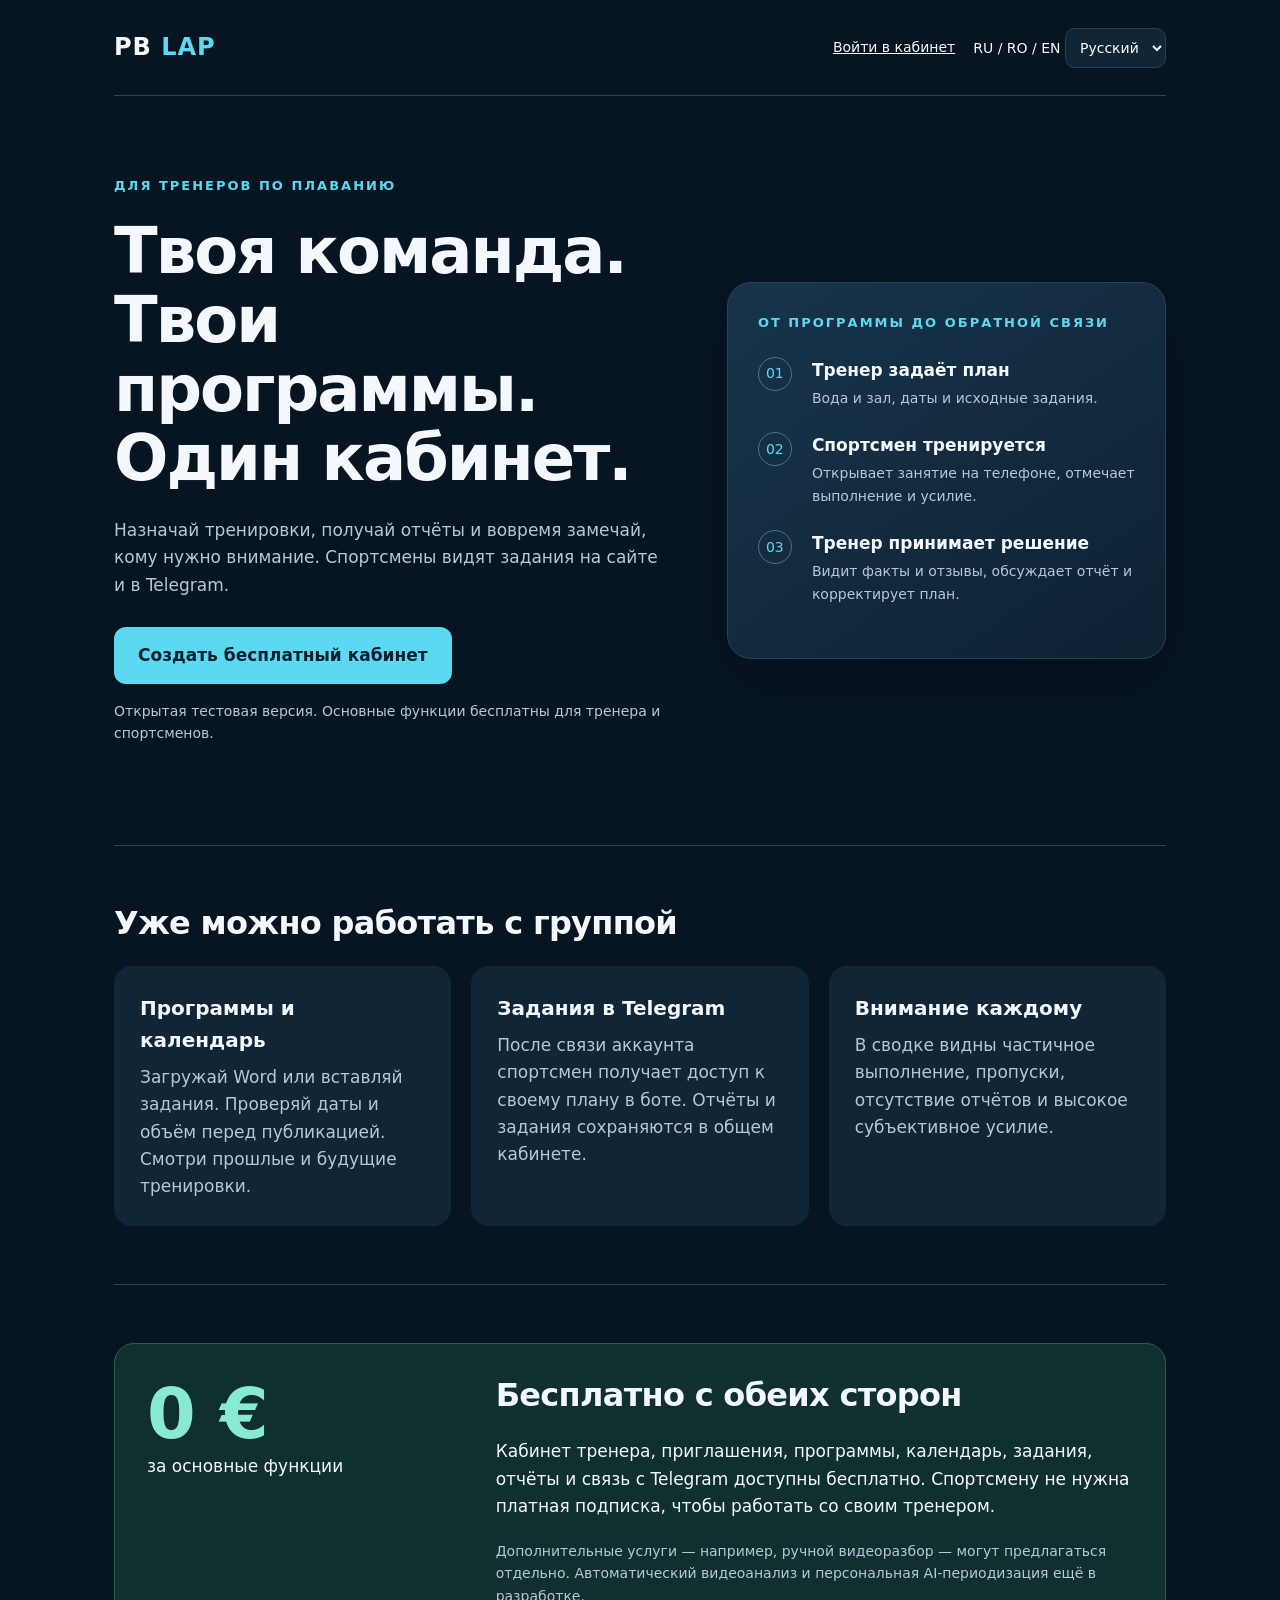
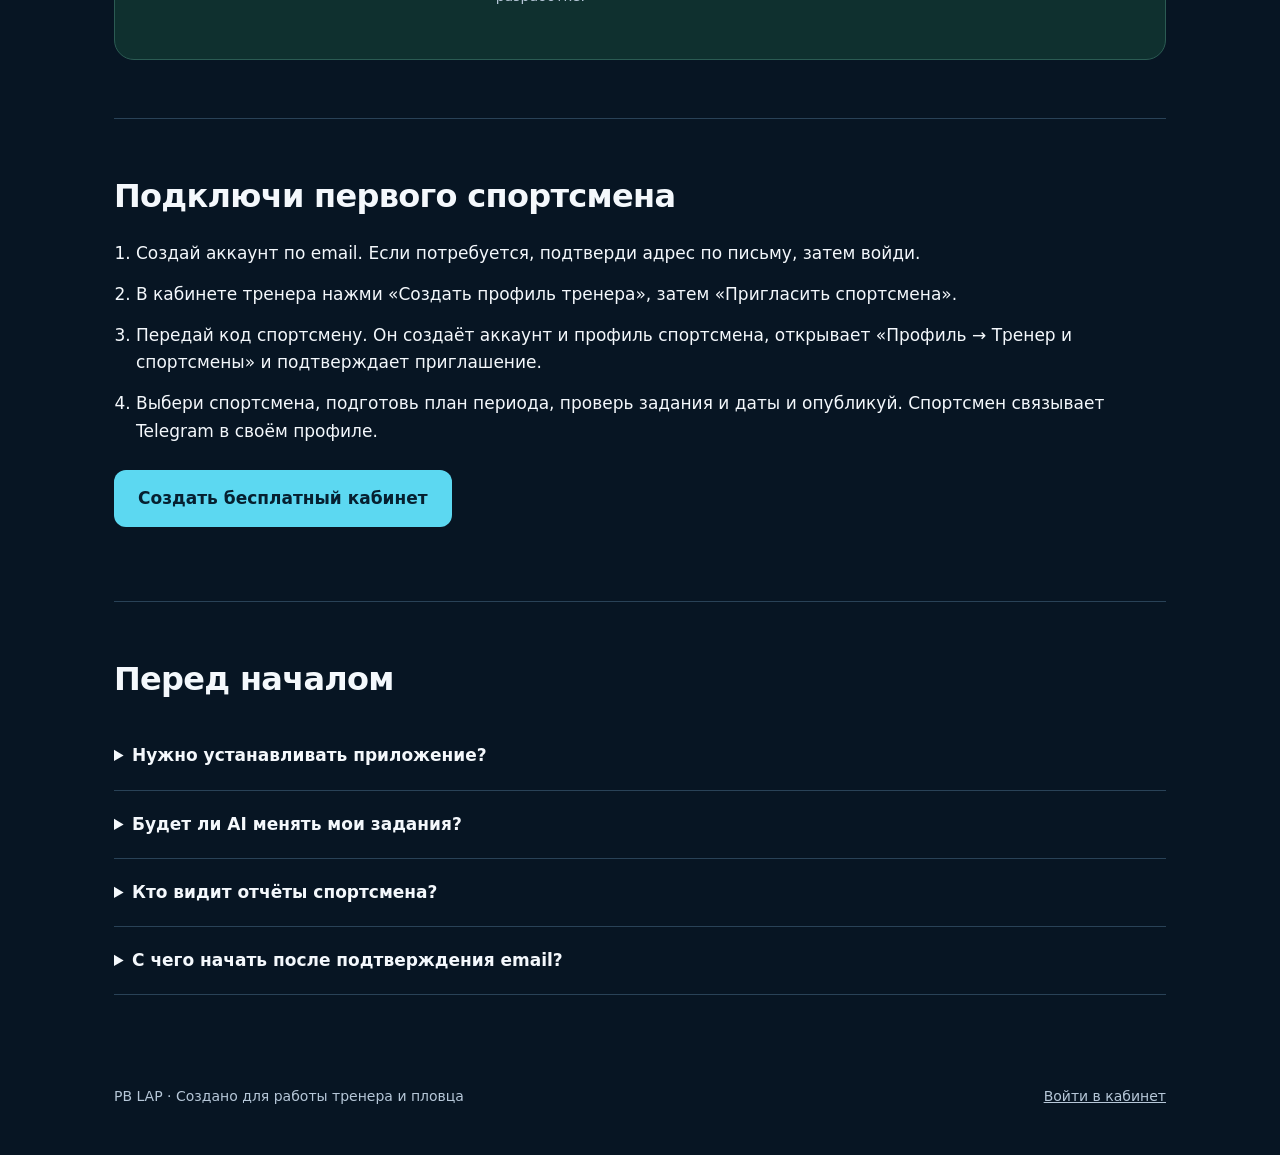
==== coaches.html @ 21b189ba "Launch free coach page and group onboarding" ====
<!doctype html>
<html lang="ru"><head><meta charset="utf-8"><meta name="viewport" content="width=device-width,initial-scale=1"><meta name="theme-color" content="#071523"><title>PB LAP — бесплатно для тренеров по плаванию</title><meta name="description" content="Программы, календарь, задания в Telegram и отчёты спортсменов. Бесплатный кабинет тренера PB LAP."><link rel="icon" href="/pblap-icon-192.png"><style>
:root{color-scheme:dark;--bg:#071523;--text:#f4f8fc;--muted:#b6c7d8;--accent:#5cd8f1;--line:#294257}*{box-sizing:border-box}body{margin:0;background:var(--bg);color:var(--text);font:17px/1.6 system-ui,-apple-system,sans-serif}a{color:inherit}a:focus-visible,select:focus-visible,summary:focus-visible{outline:3px solid var(--accent);outline-offset:5px}.wrap{max-width:1100px;margin:auto;padding:0 24px}header{display:flex;align-items:center;justify-content:space-between;gap:20px;min-height:96px;border-bottom:1px solid var(--line)}.brand{font-size:24px;font-weight:900;letter-spacing:1px;text-decoration:none}.brand span{color:var(--accent)}.nav{display:flex;align-items:center;gap:18px;font-size:14px}select{background:#102637;border:1px solid var(--line);color:white;padding:10px;border-radius:10px;font:inherit}.hero{display:grid;grid-template-columns:1.25fr 1fr;gap:64px;align-items:center;padding:80px 0}.eyebrow{font-size:13px;letter-spacing:2px;text-transform:uppercase;color:var(--accent);font-weight:700}h1{font-size:clamp(38px,5.4vw,64px);line-height:1.08;letter-spacing:-2px;margin:20px 0 24px}h2{font-size:32px;line-height:1.2;letter-spacing:-.7px;margin:0 0 24px}h3{font-size:20px;margin:0 0 8px}p{margin:0 0 20px}.muted{color:var(--muted)}.cta{display:inline-block;background:var(--accent);color:#062030;text-decoration:none;border-radius:12px;font-weight:750;padding:15px 24px;margin:8px 0 16px}.small{font-size:14px}.flow{border:1px solid var(--line);border-radius:24px;padding:30px;background:linear-gradient(145deg,#18344b,#0d2233);box-shadow:0 25px 70px #0004}.step{display:grid;grid-template-columns:42px 1fr;gap:12px;align-items:start;margin:23px 0}.step span{color:var(--accent);border:1px solid #4a7285;border-radius:50%;width:34px;height:34px;display:grid;place-items:center;font-size:14px}.step p{margin:3px 0 0;font-size:14px;color:var(--muted)}section{padding:58px 0;border-top:1px solid var(--line)}.grid{display:grid;grid-template-columns:repeat(3,1fr);gap:20px}.tile{background:#102535;padding:26px;border-radius:18px}.tile p{color:var(--muted);margin-bottom:0}.price{display:grid;grid-template-columns:1fr 2fr;gap:30px;background:#0f302f;padding:32px;border-radius:20px;border:1px solid #2b5b53}.zero{font-size:70px;font-weight:850;line-height:1.1;color:#88ead0}.checklist{padding-left:22px}.checklist li{margin:14px 0}details{border-bottom:1px solid var(--line);padding:20px 0}summary{cursor:pointer;font-weight:700}details p{margin:16px 0 0;color:var(--muted)}footer{padding:32px 0 48px;display:flex;gap:18px;flex-wrap:wrap;justify-content:space-between;font-size:14px;color:var(--muted)}@media(max-width:720px){.wrap{padding:0 20px}header{min-height:80px}.nav{gap:10px}.hero{grid-template-columns:1fr;padding:44px 0;gap:28px}.grid,.price{grid-template-columns:1fr}section{padding:38px 0}.flow{padding:24px}h1{letter-spacing:-1px}.nav>a{display:none}}
</style></head><body><div class="wrap"><header><a class="brand" href="/">PB <span>LAP</span></a><nav class="nav" aria-label="Navigation"><a href="/" data-t="login">Войти в кабинет</a><label><span class="small">RU / RO / EN </span><select id="language" aria-label="Language / Limbă / Язык"><option value="ru">Русский</option><option value="ro">Română</option><option value="en">English</option></select></label></nav></header><main>
<div class="hero"><div><div class="eyebrow" data-t="eyebrow">Для тренеров по плаванию</div><h1 data-t="headline">Твоя команда. Твои программы. Один кабинет.</h1><p class="muted" data-t="intro">Назначай тренировки, получай отчёты и вовремя замечай, кому нужно внимание. Спортсмены видят задания на сайте и в Telegram.</p><a class="cta" data-start href="/?start=coach" data-t="start">Создать бесплатный кабинет</a><p class="small muted" data-t="pilot">Открытая тестовая версия. Основные функции бесплатны для тренера и спортсменов.</p></div><div class="flow"><div class="eyebrow" data-t="flow">От программы до обратной связи</div><div class="step"><span>01</span><div><strong data-t="s1">Тренер задаёт план</strong><p data-t="s1b">Вода и зал, даты и исходные задания.</p></div></div><div class="step"><span>02</span><div><strong data-t="s2">Спортсмен тренируется</strong><p data-t="s2b">Открывает занятие на телефоне, отмечает выполнение и усилие.</p></div></div><div class="step"><span>03</span><div><strong data-t="s3">Тренер принимает решение</strong><p data-t="s3b">Видит факты и отзывы, обсуждает отчёт и корректирует план.</p></div></div></div></div>
<section><h2 data-t="features">Уже можно работать с группой</h2><div class="grid"><article class="tile"><h3 data-t="f1">Программы и календарь</h3><p data-t="f1b">Загружай Word или вставляй задания. Проверяй даты и объём перед публикацией. Смотри прошлые и будущие тренировки.</p></article><article class="tile"><h3 data-t="f2">Задания в Telegram</h3><p data-t="f2b">После связи аккаунта спортсмен получает доступ к своему плану в боте. Отчёты и задания сохраняются в общем кабинете.</p></article><article class="tile"><h3 data-t="f3">Внимание каждому</h3><p data-t="f3b">В сводке видны частичное выполнение, пропуски, отсутствие отчётов и высокое субъективное усилие.</p></article></div></section>
<section><div class="price"><div><div class="zero">0 €</div><p data-t="price">за основные функции</p></div><div><h2 data-t="free">Бесплатно с обеих сторон</h2><p data-t="freeb">Кабинет тренера, приглашения, программы, календарь, задания, отчёты и связь с Telegram доступны бесплатно. Спортсмену не нужна платная подписка, чтобы работать со своим тренером.</p><p class="small muted" data-t="paid">Дополнительные услуги — например, ручной видеоразбор — могут предлагаться отдельно. Автоматический видеоанализ и персональная AI-периодизация ещё в разработке.</p></div></div></section>
<section id="connect"><h2 data-t="connect">Подключи первого спортсмена</h2><ol class="checklist"><li data-t="c1">Создай аккаунт по email. Если потребуется, подтверди адрес по письму, затем войди.</li><li data-t="c2">В кабинете тренера нажми «Создать профиль тренера», затем «Пригласить спортсмена».</li><li data-t="c3">Передай код спортсмену. Он создаёт аккаунт и профиль спортсмена, открывает «Профиль → Тренер и спортсмены» и подтверждает приглашение.</li><li data-t="c4">Выбери спортсмена, подготовь план периода, проверь задания и даты и опубликуй. Спортсмен связывает Telegram в своём профиле.</li></ol><a class="cta" data-start href="/?start=coach" data-t="start">Создать бесплатный кабинет</a></section>
<section><h2 data-t="faq">Перед началом</h2><details><summary data-t="q1">Нужно устанавливать приложение?</summary><p data-t="a1">Можно пользоваться сайтом или добавить PB LAP на главный экран телефона. Для работы нужен интернет.</p></details><details><summary data-t="q2">Будет ли AI менять мои задания?</summary><p data-t="a2">Автоматического изменения нагрузки нет. Решения по программе принимает тренер. Первые видеоразборы проводятся вручную.</p></details><details><summary data-t="q3">Кто видит отчёты спортсмена?</summary><p data-t="a3">Спортсмен подтверждает связь с тренером. Тренер видит назначения и отчёты, доступные в этой связи. Связь можно прекратить в кабинете.</p></details><details><summary data-t="q4">С чего начать после подтверждения email?</summary><p data-t="a4">Вернись на эту страницу и нажми «Создать бесплатный кабинет». Если вход уже выполнен, откроется раздел тренера.</p></details></section>
</main><footer><span>PB LAP · <span data-t="footer">Создано для работы тренера и пловца</span></span><a href="/" data-t="login">Войти в кабинет</a></footer></div><script>
const translations={"ru": {"login": "Войти в кабинет", "eyebrow": "Для тренеров по плаванию", "headline": "Твоя команда. Твои программы. Один кабинет.", "intro": "Назначай тренировки, получай отчёты и вовремя замечай, кому нужно внимание. Спортсмены видят задания на сайте и в Telegram.", "start": "Создать бесплатный кабинет", "pilot": "Открытая тестовая версия. Основные функции бесплатны для тренера и спортсменов.", "flow": "От программы до обратной связи", "s1": "Тренер задаёт план", "s1b": "Вода и зал, даты и исходные задания.", "s2": "Спортсмен тренируется", "s2b": "Открывает занятие на телефоне, отмечает выполнение и усилие.", "s3": "Тренер принимает решение", "s3b": "Видит факты и отзывы, обсуждает отчёт и корректирует план.", "features": "Уже можно работать с группой", "f1": "Программы и календарь", "f1b": "Загружай Word или вставляй задания. Проверяй даты и объём перед публикацией. Смотри прошлые и будущие тренировки.", "f2": "Задания в Telegram", "f2b": "После связи аккаунта спортсмен получает доступ к своему плану в боте. Отчёты и задания сохраняются в общем кабинете.", "f3": "Внимание каждому", "f3b": "В сводке видны частичное выполнение, пропуски, отсутствие отчётов и высокое субъективное усилие.", "price": "за основные функции", "free": "Бесплатно с обеих сторон", "freeb": "Кабинет тренера, приглашения, программы, календарь, задания, отчёты и связь с Telegram доступны бесплатно. Спортсмену не нужна платная подписка, чтобы работать со своим тренером.", "paid": "Дополнительные услуги — например, ручной видеоразбор — могут предлагаться отдельно. Автоматический видеоанализ и персональная AI-периодизация ещё в разработке.", "connect": "Подключи первого спортсмена", "c1": "Создай аккаунт по email. Если потребуется, подтверди адрес по письму, затем войди.", "c2": "В кабинете тренера нажми «Создать профиль тренера», затем «Пригласить спортсмена».", "c3": "Передай код спортсмену. Он создаёт аккаунт и профиль спортсмена, открывает «Профиль → Тренер и спортсмены» и подтверждает приглашение.", "c4": "Выбери спортсмена, подготовь план периода, проверь задания и даты и опубликуй. Спортсмен связывает Telegram в своём профиле.", "faq": "Перед началом", "q1": "Нужно устанавливать приложение?", "a1": "Можно пользоваться сайтом или добавить PB LAP на главный экран телефона. Для работы нужен интернет.", "q2": "Будет ли AI менять мои задания?", "a2": "Автоматического изменения нагрузки нет. Решения по программе принимает тренер. Первые видеоразборы проводятся вручную.", "q3": "Кто видит отчёты спортсмена?", "a3": "Спортсмен подтверждает связь с тренером. Тренер видит назначения и отчёты, доступные в этой связи. Связь можно прекратить в кабинете.", "q4": "С чего начать после подтверждения email?", "a4": "Вернись на эту страницу и нажми «Создать бесплатный кабинет». Если вход уже выполнен, откроется раздел тренера.", "footer": "Создано для работы тренера и пловца", "title": "PB LAP — бесплатно для тренеров по плаванию"}, "en": {"login": "Sign in", "eyebrow": "For swimming coaches", "headline": "Your team. Your programs. One workspace.", "intro": "Assign workouts, collect reports and see who needs attention. Athletes access their assignments on the website and in Telegram.", "start": "Create a free coach account", "pilot": "Public test version. Core features are free for coaches and athletes.", "flow": "From training plan to feedback", "s1": "The coach sets the plan", "s1b": "Swimming and gym sessions, dates and original assignments.", "s2": "The athlete trains", "s2b": "Opens the session on a phone and records completion and perceived effort.", "s3": "The coach decides", "s3b": "Reviews facts and feedback, discusses reports and adjusts the plan.", "features": "Ready to work with your group", "f1": "Programs and calendar", "f1b": "Upload Word files or paste assignments. Check dates and volume before publishing. View past and future sessions.", "f2": "Assignments in Telegram", "f2b": "After linking their account, athletes can access their plan in the bot. Reports and assignments are stored in the shared system.", "f3": "Attention for every athlete", "f3b": "The overview shows partial completion, skipped sessions, missing reports and high perceived effort.", "price": "for core features", "free": "Free for both sides", "freeb": "Coach accounts, invitations, programs, calendars, assignments, reports and Telegram linking are free. Athletes do not need a paid subscription to work with their coach.", "paid": "Optional services, such as a manual video review, may be offered separately. Automatic video analysis and personalized AI periodization are still in development.", "connect": "Connect your first athlete", "c1": "Create an account with your email. Confirm your address if requested, then sign in.", "c2": "In the coach area, select Create coach profile, then Invite athlete.", "c3": "Send the code to your athlete. They create an account and athlete profile, open Profile → Coach and athletes, and confirm the invitation.", "c4": "Select the athlete, prepare a training period, check assignments and dates, then publish. The athlete links Telegram in their own profile.", "faq": "Before you start", "q1": "Do I need to install an app?", "a1": "Use the website or add PB LAP to your phone’s home screen. An internet connection is required.", "q2": "Will AI change my assignments?", "a2": "Training load is not changed automatically. The coach makes program decisions. Initial video reviews are performed manually.", "q3": "Who can see athlete reports?", "a3": "The athlete confirms the coach connection. The coach sees assignments and reports available within that connection. The connection can be ended in the dashboard.", "q4": "Where do I go after confirming my email?", "a4": "Return to this page and select Create a free coach account. If already signed in, the coach area will open.", "footer": "Built for coaches and swimmers", "title": "PB LAP — free for swimming coaches"}, "ro": {"login": "Intră în cont", "eyebrow": "Pentru antrenorii de înot", "headline": "Echipa ta. Programele tale. Un singur cont.", "intro": "Atribuie antrenamente, primește rapoarte și vezi cine necesită atenție. Sportivii accesează sarcinile pe site și în Telegram.", "start": "Creează un cont gratuit de antrenor", "pilot": "Versiune publică de test. Funcțiile de bază sunt gratuite pentru antrenori și sportivi.", "flow": "De la program la feedback", "s1": "Antrenorul stabilește planul", "s1b": "Înot și sală, date și sarcini originale.", "s2": "Sportivul se antrenează", "s2b": "Deschide sesiunea pe telefon, notează efectuarea și efortul perceput.", "s3": "Antrenorul ia decizia", "s3b": "Consultă datele și feedbackul, discută raportul și ajustează planul.", "features": "Poți lucra deja cu grupa", "f1": "Programe și calendar", "f1b": "Încarcă fișiere Word sau inserează sarcinile. Verifică datele și volumul înainte de publicare. Consultă antrenamentele trecute și viitoare.", "f2": "Sarcini în Telegram", "f2b": "După conectarea contului, sportivul își accesează planul în bot. Rapoartele și sarcinile se păstrează în sistemul comun.", "f3": "Atenție pentru fiecare", "f3b": "Sinteza arată efectuarea parțială, antrenamentele ratate, lipsa rapoartelor și efortul perceput ridicat.", "price": "pentru funcțiile de bază", "free": "Gratuit pentru ambele părți", "freeb": "Contul antrenorului, invitațiile, programele, calendarul, sarcinile, rapoartele și conectarea Telegram sunt gratuite. Sportivul nu are nevoie de abonament plătit pentru a lucra cu antrenorul său.", "paid": "Serviciile opționale, precum analiza video manuală, pot fi oferite separat. Analiza video automată și periodizarea personalizată cu AI sunt încă în dezvoltare.", "connect": "Conectează primul sportiv", "c1": "Creează un cont cu adresa de email. Confirmă adresa dacă ți se solicită, apoi autentifică-te.", "c2": "În secțiunea antrenorului, apasă Creează profil de antrenor, apoi Invită un sportiv.", "c3": "Trimite codul sportivului. Acesta creează un cont și un profil de sportiv, deschide Profil → Antrenor și sportivi și confirmă invitația.", "c4": "Alege sportivul, pregătește planul perioadei, verifică sarcinile și datele și publică. Sportivul conectează Telegram din propriul profil.", "faq": "Înainte de a începe", "q1": "Trebuie să instalez o aplicație?", "a1": "Poți folosi site-ul sau adăuga PB LAP pe ecranul principal al telefonului. Este necesară conexiunea la internet.", "q2": "AI îmi va modifica sarcinile?", "a2": "Încărcarea nu se modifică automat. Antrenorul ia deciziile privind programul. Primele analize video se efectuează manual.", "q3": "Cine vede rapoartele sportivului?", "a3": "Sportivul confirmă legătura cu antrenorul. Antrenorul vede sarcinile și rapoartele disponibile în această legătură. Legătura poate fi întreruptă din cont.", "q4": "Ce fac după confirmarea emailului?", "a4": "Revino pe această pagină și apasă Creează un cont gratuit de antrenor. Dacă ești deja autentificat, se va deschide secțiunea antrenorului.", "footer": "Creat pentru antrenori și înotători", "title": "PB LAP — gratuit pentru antrenorii de înot"}};
let lang=new URL(location.href).searchParams.get('lang')||'ru';if(!['ru','ro','en'].includes(lang))lang='ru';
function choose(next){lang=next;document.documentElement.lang=lang;document.getElementById('language').value=lang;document.querySelectorAll('[data-t]').forEach(n=>{n.textContent=translations[lang][n.dataset.t]});document.querySelectorAll('[data-start]').forEach(n=>n.href='/?start=coach&lang='+lang);document.title=translations[lang].title;const u=new URL(location.href);u.searchParams.set('lang',lang);history.replaceState(null,'',u);}
document.getElementById('language').addEventListener('change',e=>choose(e.target.value));choose(lang);
</script></body></html>
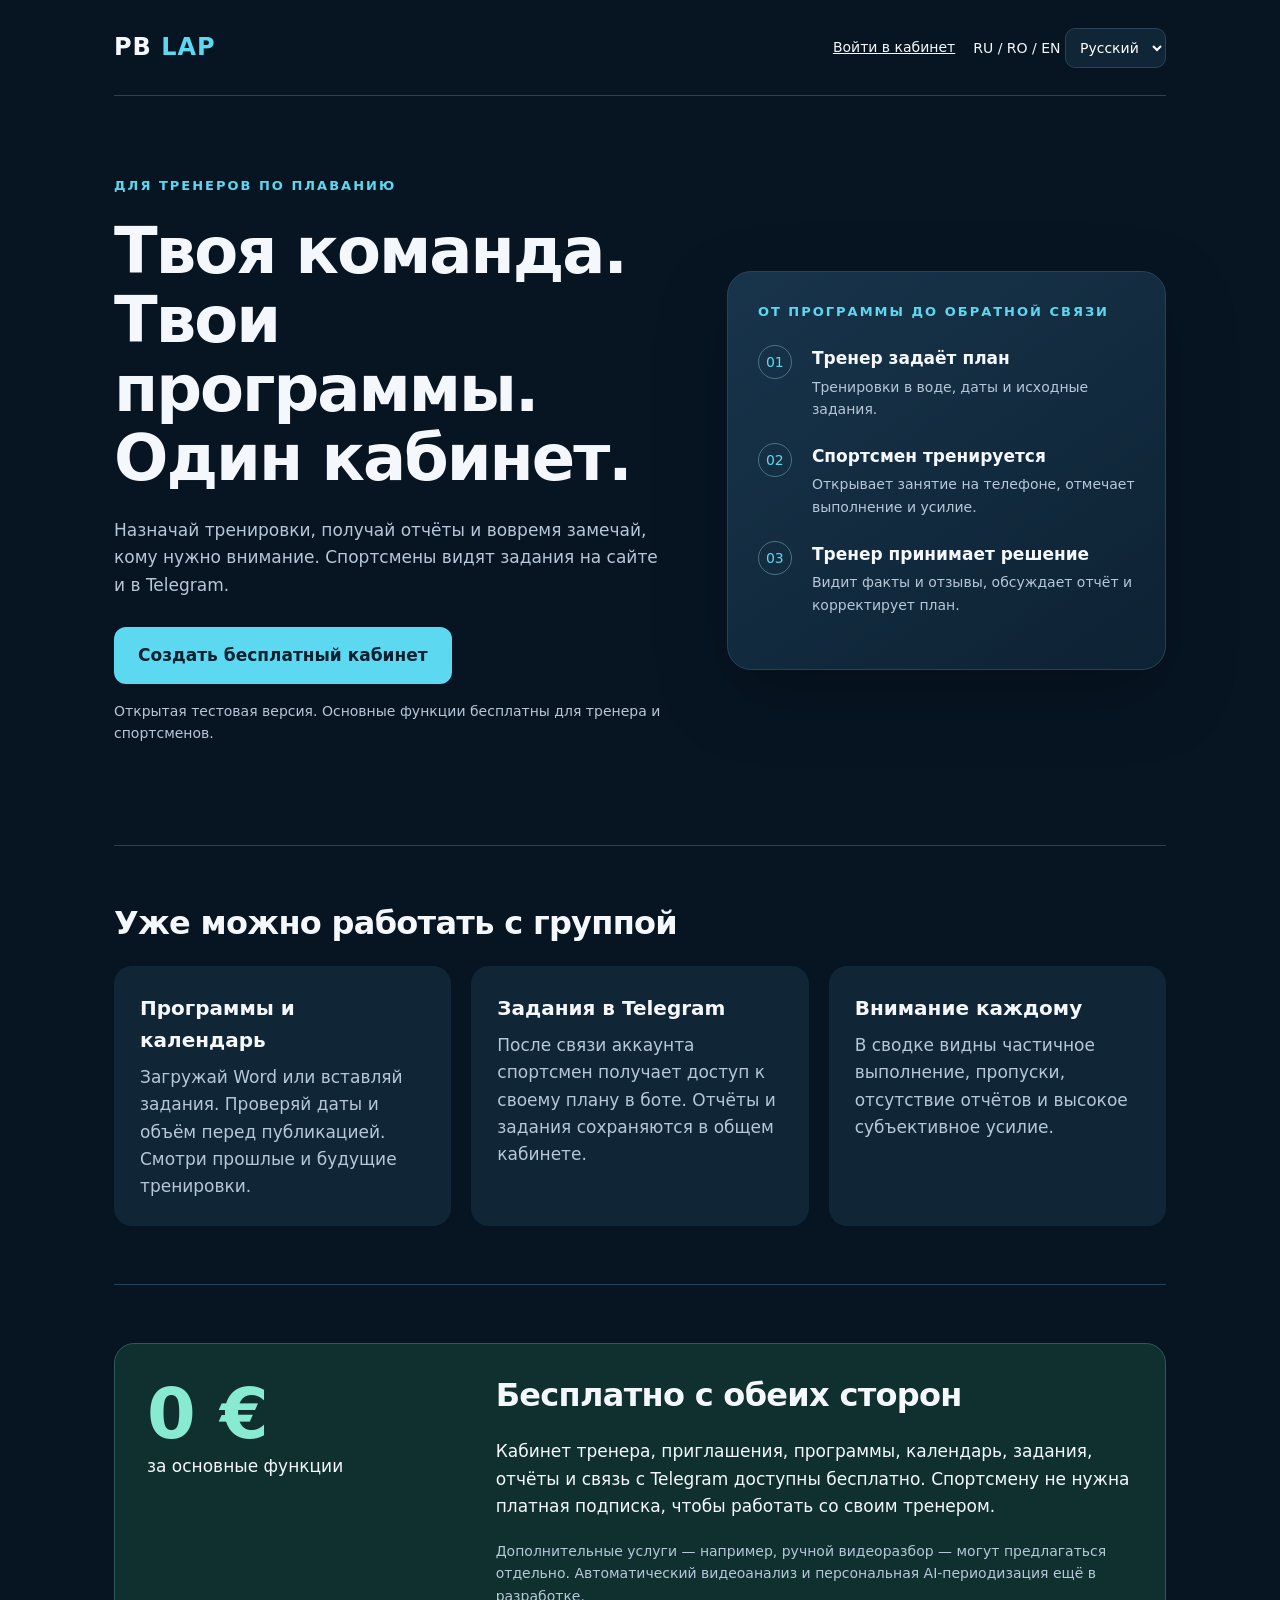
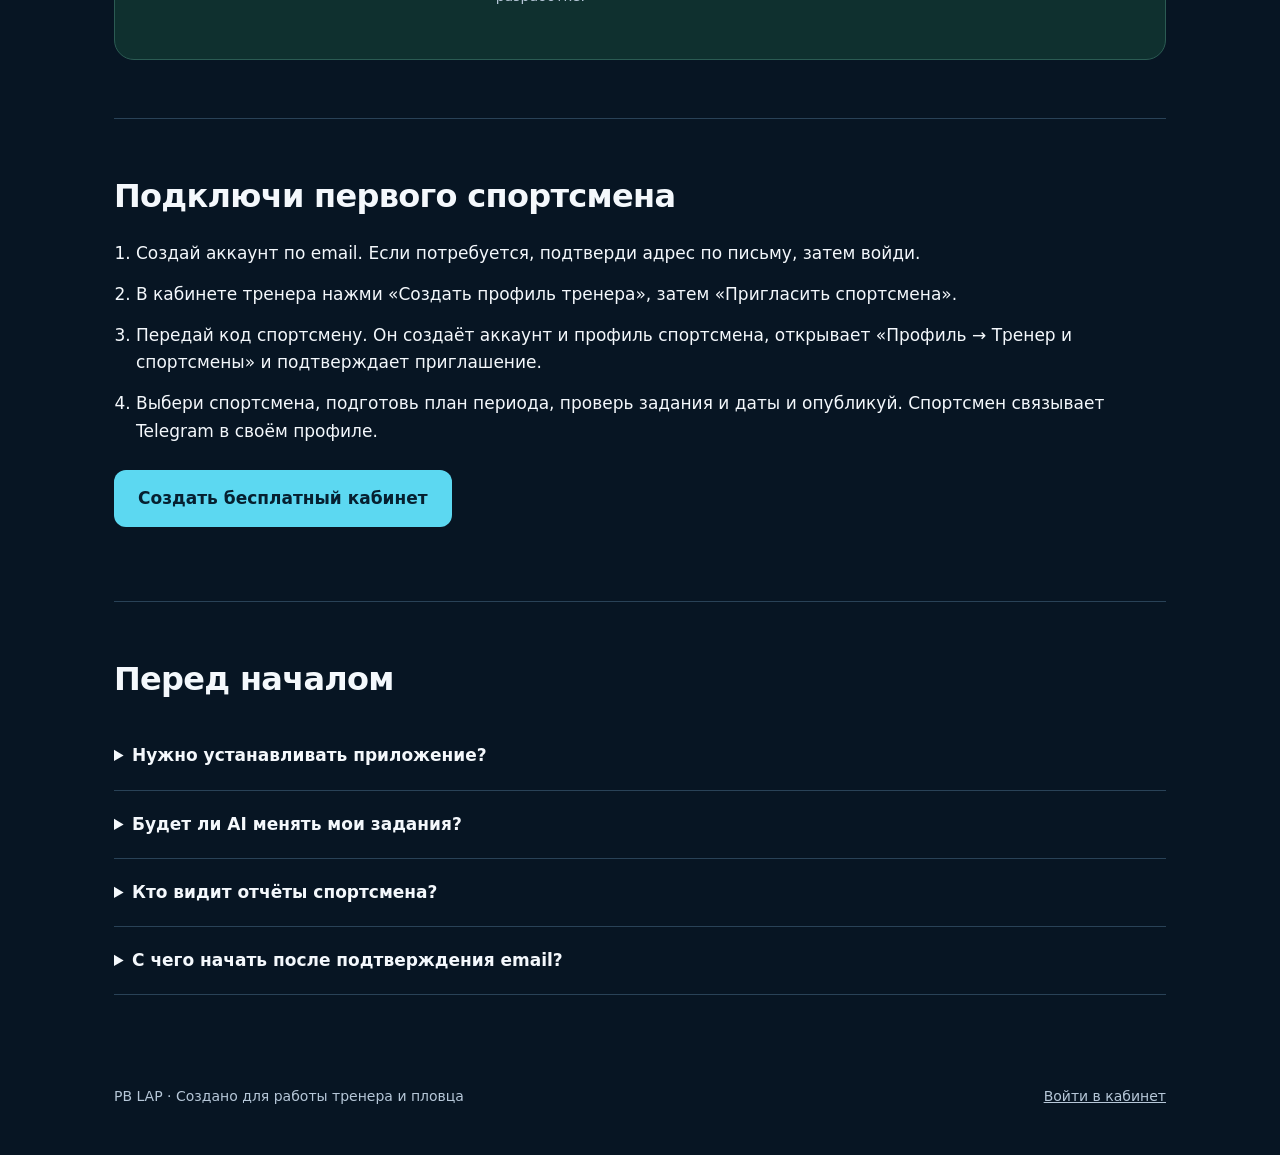
==== commit 09bbdc50: "Keep beta plans swimming-only Hide gym in intake, plans, calendars, coach and review screens while p" ====
--- a/coaches.html
+++ b/coaches.html
@@ -2,13 +2,13 @@
 <html lang="ru"><head><meta charset="utf-8"><meta name="viewport" content="width=device-width,initial-scale=1"><meta name="theme-color" content="#071523"><title>PB LAP — бесплатно для тренеров по плаванию</title><meta name="description" content="Программы, календарь, задания в Telegram и отчёты спортсменов. Бесплатный кабинет тренера PB LAP."><link rel="icon" href="/pblap-icon-192.png"><style>
 :root{color-scheme:dark;--bg:#071523;--text:#f4f8fc;--muted:#b6c7d8;--accent:#5cd8f1;--line:#294257}*{box-sizing:border-box}body{margin:0;background:var(--bg);color:var(--text);font:17px/1.6 system-ui,-apple-system,sans-serif}a{color:inherit}a:focus-visible,select:focus-visible,summary:focus-visible{outline:3px solid var(--accent);outline-offset:5px}.wrap{max-width:1100px;margin:auto;padding:0 24px}header{display:flex;align-items:center;justify-content:space-between;gap:20px;min-height:96px;border-bottom:1px solid var(--line)}.brand{font-size:24px;font-weight:900;letter-spacing:1px;text-decoration:none}.brand span{color:var(--accent)}.nav{display:flex;align-items:center;gap:18px;font-size:14px}select{background:#102637;border:1px solid var(--line);color:white;padding:10px;border-radius:10px;font:inherit}.hero{display:grid;grid-template-columns:1.25fr 1fr;gap:64px;align-items:center;padding:80px 0}.eyebrow{font-size:13px;letter-spacing:2px;text-transform:uppercase;color:var(--accent);font-weight:700}h1{font-size:clamp(38px,5.4vw,64px);line-height:1.08;letter-spacing:-2px;margin:20px 0 24px}h2{font-size:32px;line-height:1.2;letter-spacing:-.7px;margin:0 0 24px}h3{font-size:20px;margin:0 0 8px}p{margin:0 0 20px}.muted{color:var(--muted)}.cta{display:inline-block;background:var(--accent);color:#062030;text-decoration:none;border-radius:12px;font-weight:750;padding:15px 24px;margin:8px 0 16px}.small{font-size:14px}.flow{border:1px solid var(--line);border-radius:24px;padding:30px;background:linear-gradient(145deg,#18344b,#0d2233);box-shadow:0 25px 70px #0004}.step{display:grid;grid-template-columns:42px 1fr;gap:12px;align-items:start;margin:23px 0}.step span{color:var(--accent);border:1px solid #4a7285;border-radius:50%;width:34px;height:34px;display:grid;place-items:center;font-size:14px}.step p{margin:3px 0 0;font-size:14px;color:var(--muted)}section{padding:58px 0;border-top:1px solid var(--line)}.grid{display:grid;grid-template-columns:repeat(3,1fr);gap:20px}.tile{background:#102535;padding:26px;border-radius:18px}.tile p{color:var(--muted);margin-bottom:0}.price{display:grid;grid-template-columns:1fr 2fr;gap:30px;background:#0f302f;padding:32px;border-radius:20px;border:1px solid #2b5b53}.zero{font-size:70px;font-weight:850;line-height:1.1;color:#88ead0}.checklist{padding-left:22px}.checklist li{margin:14px 0}details{border-bottom:1px solid var(--line);padding:20px 0}summary{cursor:pointer;font-weight:700}details p{margin:16px 0 0;color:var(--muted)}footer{padding:32px 0 48px;display:flex;gap:18px;flex-wrap:wrap;justify-content:space-between;font-size:14px;color:var(--muted)}@media(max-width:720px){.wrap{padding:0 20px}header{min-height:80px}.nav{gap:10px}.hero{grid-template-columns:1fr;padding:44px 0;gap:28px}.grid,.price{grid-template-columns:1fr}section{padding:38px 0}.flow{padding:24px}h1{letter-spacing:-1px}.nav>a{display:none}}
 </style></head><body><div class="wrap"><header><a class="brand" href="/">PB <span>LAP</span></a><nav class="nav" aria-label="Navigation"><a href="/" data-t="login">Войти в кабинет</a><label><span class="small">RU / RO / EN </span><select id="language" aria-label="Language / Limbă / Язык"><option value="ru">Русский</option><option value="ro">Română</option><option value="en">English</option></select></label></nav></header><main>
-<div class="hero"><div><div class="eyebrow" data-t="eyebrow">Для тренеров по плаванию</div><h1 data-t="headline">Твоя команда. Твои программы. Один кабинет.</h1><p class="muted" data-t="intro">Назначай тренировки, получай отчёты и вовремя замечай, кому нужно внимание. Спортсмены видят задания на сайте и в Telegram.</p><a class="cta" data-start href="/?start=coach" data-t="start">Создать бесплатный кабинет</a><p class="small muted" data-t="pilot">Открытая тестовая версия. Основные функции бесплатны для тренера и спортсменов.</p></div><div class="flow"><div class="eyebrow" data-t="flow">От программы до обратной связи</div><div class="step"><span>01</span><div><strong data-t="s1">Тренер задаёт план</strong><p data-t="s1b">Вода и зал, даты и исходные задания.</p></div></div><div class="step"><span>02</span><div><strong data-t="s2">Спортсмен тренируется</strong><p data-t="s2b">Открывает занятие на телефоне, отмечает выполнение и усилие.</p></div></div><div class="step"><span>03</span><div><strong data-t="s3">Тренер принимает решение</strong><p data-t="s3b">Видит факты и отзывы, обсуждает отчёт и корректирует план.</p></div></div></div></div>
+<div class="hero"><div><div class="eyebrow" data-t="eyebrow">Для тренеров по плаванию</div><h1 data-t="headline">Твоя команда. Твои программы. Один кабинет.</h1><p class="muted" data-t="intro">Назначай тренировки, получай отчёты и вовремя замечай, кому нужно внимание. Спортсмены видят задания на сайте и в Telegram.</p><a class="cta" data-start href="/?start=coach" data-t="start">Создать бесплатный кабинет</a><p class="small muted" data-t="pilot">Открытая тестовая версия. Основные функции бесплатны для тренера и спортсменов.</p></div><div class="flow"><div class="eyebrow" data-t="flow">От программы до обратной связи</div><div class="step"><span>01</span><div><strong data-t="s1">Тренер задаёт план</strong><p data-t="s1b">Тренировки в воде, даты и исходные задания.</p></div></div><div class="step"><span>02</span><div><strong data-t="s2">Спортсмен тренируется</strong><p data-t="s2b">Открывает занятие на телефоне, отмечает выполнение и усилие.</p></div></div><div class="step"><span>03</span><div><strong data-t="s3">Тренер принимает решение</strong><p data-t="s3b">Видит факты и отзывы, обсуждает отчёт и корректирует план.</p></div></div></div></div>
 <section><h2 data-t="features">Уже можно работать с группой</h2><div class="grid"><article class="tile"><h3 data-t="f1">Программы и календарь</h3><p data-t="f1b">Загружай Word или вставляй задания. Проверяй даты и объём перед публикацией. Смотри прошлые и будущие тренировки.</p></article><article class="tile"><h3 data-t="f2">Задания в Telegram</h3><p data-t="f2b">После связи аккаунта спортсмен получает доступ к своему плану в боте. Отчёты и задания сохраняются в общем кабинете.</p></article><article class="tile"><h3 data-t="f3">Внимание каждому</h3><p data-t="f3b">В сводке видны частичное выполнение, пропуски, отсутствие отчётов и высокое субъективное усилие.</p></article></div></section>
 <section><div class="price"><div><div class="zero">0 €</div><p data-t="price">за основные функции</p></div><div><h2 data-t="free">Бесплатно с обеих сторон</h2><p data-t="freeb">Кабинет тренера, приглашения, программы, календарь, задания, отчёты и связь с Telegram доступны бесплатно. Спортсмену не нужна платная подписка, чтобы работать со своим тренером.</p><p class="small muted" data-t="paid">Дополнительные услуги — например, ручной видеоразбор — могут предлагаться отдельно. Автоматический видеоанализ и персональная AI-периодизация ещё в разработке.</p></div></div></section>
 <section id="connect"><h2 data-t="connect">Подключи первого спортсмена</h2><ol class="checklist"><li data-t="c1">Создай аккаунт по email. Если потребуется, подтверди адрес по письму, затем войди.</li><li data-t="c2">В кабинете тренера нажми «Создать профиль тренера», затем «Пригласить спортсмена».</li><li data-t="c3">Передай код спортсмену. Он создаёт аккаунт и профиль спортсмена, открывает «Профиль → Тренер и спортсмены» и подтверждает приглашение.</li><li data-t="c4">Выбери спортсмена, подготовь план периода, проверь задания и даты и опубликуй. Спортсмен связывает Telegram в своём профиле.</li></ol><a class="cta" data-start href="/?start=coach" data-t="start">Создать бесплатный кабинет</a></section>
 <section><h2 data-t="faq">Перед началом</h2><details><summary data-t="q1">Нужно устанавливать приложение?</summary><p data-t="a1">Можно пользоваться сайтом или добавить PB LAP на главный экран телефона. Для работы нужен интернет.</p></details><details><summary data-t="q2">Будет ли AI менять мои задания?</summary><p data-t="a2">Автоматического изменения нагрузки нет. Решения по программе принимает тренер. Первые видеоразборы проводятся вручную.</p></details><details><summary data-t="q3">Кто видит отчёты спортсмена?</summary><p data-t="a3">Спортсмен подтверждает связь с тренером. Тренер видит назначения и отчёты, доступные в этой связи. Связь можно прекратить в кабинете.</p></details><details><summary data-t="q4">С чего начать после подтверждения email?</summary><p data-t="a4">Вернись на эту страницу и нажми «Создать бесплатный кабинет». Если вход уже выполнен, откроется раздел тренера.</p></details></section>
 </main><footer><span>PB LAP · <span data-t="footer">Создано для работы тренера и пловца</span></span><a href="/" data-t="login">Войти в кабинет</a></footer></div><script>
-const translations={"ru": {"login": "Войти в кабинет", "eyebrow": "Для тренеров по плаванию", "headline": "Твоя команда. Твои программы. Один кабинет.", "intro": "Назначай тренировки, получай отчёты и вовремя замечай, кому нужно внимание. Спортсмены видят задания на сайте и в Telegram.", "start": "Создать бесплатный кабинет", "pilot": "Открытая тестовая версия. Основные функции бесплатны для тренера и спортсменов.", "flow": "От программы до обратной связи", "s1": "Тренер задаёт план", "s1b": "Вода и зал, даты и исходные задания.", "s2": "Спортсмен тренируется", "s2b": "Открывает занятие на телефоне, отмечает выполнение и усилие.", "s3": "Тренер принимает решение", "s3b": "Видит факты и отзывы, обсуждает отчёт и корректирует план.", "features": "Уже можно работать с группой", "f1": "Программы и календарь", "f1b": "Загружай Word или вставляй задания. Проверяй даты и объём перед публикацией. Смотри прошлые и будущие тренировки.", "f2": "Задания в Telegram", "f2b": "После связи аккаунта спортсмен получает доступ к своему плану в боте. Отчёты и задания сохраняются в общем кабинете.", "f3": "Внимание каждому", "f3b": "В сводке видны частичное выполнение, пропуски, отсутствие отчётов и высокое субъективное усилие.", "price": "за основные функции", "free": "Бесплатно с обеих сторон", "freeb": "Кабинет тренера, приглашения, программы, календарь, задания, отчёты и связь с Telegram доступны бесплатно. Спортсмену не нужна платная подписка, чтобы работать со своим тренером.", "paid": "Дополнительные услуги — например, ручной видеоразбор — могут предлагаться отдельно. Автоматический видеоанализ и персональная AI-периодизация ещё в разработке.", "connect": "Подключи первого спортсмена", "c1": "Создай аккаунт по email. Если потребуется, подтверди адрес по письму, затем войди.", "c2": "В кабинете тренера нажми «Создать профиль тренера», затем «Пригласить спортсмена».", "c3": "Передай код спортсмену. Он создаёт аккаунт и профиль спортсмена, открывает «Профиль → Тренер и спортсмены» и подтверждает приглашение.", "c4": "Выбери спортсмена, подготовь план периода, проверь задания и даты и опубликуй. Спортсмен связывает Telegram в своём профиле.", "faq": "Перед началом", "q1": "Нужно устанавливать приложение?", "a1": "Можно пользоваться сайтом или добавить PB LAP на главный экран телефона. Для работы нужен интернет.", "q2": "Будет ли AI менять мои задания?", "a2": "Автоматического изменения нагрузки нет. Решения по программе принимает тренер. Первые видеоразборы проводятся вручную.", "q3": "Кто видит отчёты спортсмена?", "a3": "Спортсмен подтверждает связь с тренером. Тренер видит назначения и отчёты, доступные в этой связи. Связь можно прекратить в кабинете.", "q4": "С чего начать после подтверждения email?", "a4": "Вернись на эту страницу и нажми «Создать бесплатный кабинет». Если вход уже выполнен, откроется раздел тренера.", "footer": "Создано для работы тренера и пловца", "title": "PB LAP — бесплатно для тренеров по плаванию"}, "en": {"login": "Sign in", "eyebrow": "For swimming coaches", "headline": "Your team. Your programs. One workspace.", "intro": "Assign workouts, collect reports and see who needs attention. Athletes access their assignments on the website and in Telegram.", "start": "Create a free coach account", "pilot": "Public test version. Core features are free for coaches and athletes.", "flow": "From training plan to feedback", "s1": "The coach sets the plan", "s1b": "Swimming and gym sessions, dates and original assignments.", "s2": "The athlete trains", "s2b": "Opens the session on a phone and records completion and perceived effort.", "s3": "The coach decides", "s3b": "Reviews facts and feedback, discusses reports and adjusts the plan.", "features": "Ready to work with your group", "f1": "Programs and calendar", "f1b": "Upload Word files or paste assignments. Check dates and volume before publishing. View past and future sessions.", "f2": "Assignments in Telegram", "f2b": "After linking their account, athletes can access their plan in the bot. Reports and assignments are stored in the shared system.", "f3": "Attention for every athlete", "f3b": "The overview shows partial completion, skipped sessions, missing reports and high perceived effort.", "price": "for core features", "free": "Free for both sides", "freeb": "Coach accounts, invitations, programs, calendars, assignments, reports and Telegram linking are free. Athletes do not need a paid subscription to work with their coach.", "paid": "Optional services, such as a manual video review, may be offered separately. Automatic video analysis and personalized AI periodization are still in development.", "connect": "Connect your first athlete", "c1": "Create an account with your email. Confirm your address if requested, then sign in.", "c2": "In the coach area, select Create coach profile, then Invite athlete.", "c3": "Send the code to your athlete. They create an account and athlete profile, open Profile → Coach and athletes, and confirm the invitation.", "c4": "Select the athlete, prepare a training period, check assignments and dates, then publish. The athlete links Telegram in their own profile.", "faq": "Before you start", "q1": "Do I need to install an app?", "a1": "Use the website or add PB LAP to your phone’s home screen. An internet connection is required.", "q2": "Will AI change my assignments?", "a2": "Training load is not changed automatically. The coach makes program decisions. Initial video reviews are performed manually.", "q3": "Who can see athlete reports?", "a3": "The athlete confirms the coach connection. The coach sees assignments and reports available within that connection. The connection can be ended in the dashboard.", "q4": "Where do I go after confirming my email?", "a4": "Return to this page and select Create a free coach account. If already signed in, the coach area will open.", "footer": "Built for coaches and swimmers", "title": "PB LAP — free for swimming coaches"}, "ro": {"login": "Intră în cont", "eyebrow": "Pentru antrenorii de înot", "headline": "Echipa ta. Programele tale. Un singur cont.", "intro": "Atribuie antrenamente, primește rapoarte și vezi cine necesită atenție. Sportivii accesează sarcinile pe site și în Telegram.", "start": "Creează un cont gratuit de antrenor", "pilot": "Versiune publică de test. Funcțiile de bază sunt gratuite pentru antrenori și sportivi.", "flow": "De la program la feedback", "s1": "Antrenorul stabilește planul", "s1b": "Înot și sală, date și sarcini originale.", "s2": "Sportivul se antrenează", "s2b": "Deschide sesiunea pe telefon, notează efectuarea și efortul perceput.", "s3": "Antrenorul ia decizia", "s3b": "Consultă datele și feedbackul, discută raportul și ajustează planul.", "features": "Poți lucra deja cu grupa", "f1": "Programe și calendar", "f1b": "Încarcă fișiere Word sau inserează sarcinile. Verifică datele și volumul înainte de publicare. Consultă antrenamentele trecute și viitoare.", "f2": "Sarcini în Telegram", "f2b": "După conectarea contului, sportivul își accesează planul în bot. Rapoartele și sarcinile se păstrează în sistemul comun.", "f3": "Atenție pentru fiecare", "f3b": "Sinteza arată efectuarea parțială, antrenamentele ratate, lipsa rapoartelor și efortul perceput ridicat.", "price": "pentru funcțiile de bază", "free": "Gratuit pentru ambele părți", "freeb": "Contul antrenorului, invitațiile, programele, calendarul, sarcinile, rapoartele și conectarea Telegram sunt gratuite. Sportivul nu are nevoie de abonament plătit pentru a lucra cu antrenorul său.", "paid": "Serviciile opționale, precum analiza video manuală, pot fi oferite separat. Analiza video automată și periodizarea personalizată cu AI sunt încă în dezvoltare.", "connect": "Conectează primul sportiv", "c1": "Creează un cont cu adresa de email. Confirmă adresa dacă ți se solicită, apoi autentifică-te.", "c2": "În secțiunea antrenorului, apasă Creează profil de antrenor, apoi Invită un sportiv.", "c3": "Trimite codul sportivului. Acesta creează un cont și un profil de sportiv, deschide Profil → Antrenor și sportivi și confirmă invitația.", "c4": "Alege sportivul, pregătește planul perioadei, verifică sarcinile și datele și publică. Sportivul conectează Telegram din propriul profil.", "faq": "Înainte de a începe", "q1": "Trebuie să instalez o aplicație?", "a1": "Poți folosi site-ul sau adăuga PB LAP pe ecranul principal al telefonului. Este necesară conexiunea la internet.", "q2": "AI îmi va modifica sarcinile?", "a2": "Încărcarea nu se modifică automat. Antrenorul ia deciziile privind programul. Primele analize video se efectuează manual.", "q3": "Cine vede rapoartele sportivului?", "a3": "Sportivul confirmă legătura cu antrenorul. Antrenorul vede sarcinile și rapoartele disponibile în această legătură. Legătura poate fi întreruptă din cont.", "q4": "Ce fac după confirmarea emailului?", "a4": "Revino pe această pagină și apasă Creează un cont gratuit de antrenor. Dacă ești deja autentificat, se va deschide secțiunea antrenorului.", "footer": "Creat pentru antrenori și înotători", "title": "PB LAP — gratuit pentru antrenorii de înot"}};
+const translations={"ru": {"login": "Войти в кабинет", "eyebrow": "Для тренеров по плаванию", "headline": "Твоя команда. Твои программы. Один кабинет.", "intro": "Назначай тренировки, получай отчёты и вовремя замечай, кому нужно внимание. Спортсмены видят задания на сайте и в Telegram.", "start": "Создать бесплатный кабинет", "pilot": "Открытая тестовая версия. Основные функции бесплатны для тренера и спортсменов.", "flow": "От программы до обратной связи", "s1": "Тренер задаёт план", "s1b": "Тренировки в воде, даты и исходные задания.", "s2": "Спортсмен тренируется", "s2b": "Открывает занятие на телефоне, отмечает выполнение и усилие.", "s3": "Тренер принимает решение", "s3b": "Видит факты и отзывы, обсуждает отчёт и корректирует план.", "features": "Уже можно работать с группой", "f1": "Программы и календарь", "f1b": "Загружай Word или вставляй задания. Проверяй даты и объём перед публикацией. Смотри прошлые и будущие тренировки.", "f2": "Задания в Telegram", "f2b": "После связи аккаунта спортсмен получает доступ к своему плану в боте. Отчёты и задания сохраняются в общем кабинете.", "f3": "Внимание каждому", "f3b": "В сводке видны частичное выполнение, пропуски, отсутствие отчётов и высокое субъективное усилие.", "price": "за основные функции", "free": "Бесплатно с обеих сторон", "freeb": "Кабинет тренера, приглашения, программы, календарь, задания, отчёты и связь с Telegram доступны бесплатно. Спортсмену не нужна платная подписка, чтобы работать со своим тренером.", "paid": "Дополнительные услуги — например, ручной видеоразбор — могут предлагаться отдельно. Автоматический видеоанализ и персональная AI-периодизация ещё в разработке.", "connect": "Подключи первого спортсмена", "c1": "Создай аккаунт по email. Если потребуется, подтверди адрес по письму, затем войди.", "c2": "В кабинете тренера нажми «Создать профиль тренера», затем «Пригласить спортсмена».", "c3": "Передай код спортсмену. Он создаёт аккаунт и профиль спортсмена, открывает «Профиль → Тренер и спортсмены» и подтверждает приглашение.", "c4": "Выбери спортсмена, подготовь план периода, проверь задания и даты и опубликуй. Спортсмен связывает Telegram в своём профиле.", "faq": "Перед началом", "q1": "Нужно устанавливать приложение?", "a1": "Можно пользоваться сайтом или добавить PB LAP на главный экран телефона. Для работы нужен интернет.", "q2": "Будет ли AI менять мои задания?", "a2": "Автоматического изменения нагрузки нет. Решения по программе принимает тренер. Первые видеоразборы проводятся вручную.", "q3": "Кто видит отчёты спортсмена?", "a3": "Спортсмен подтверждает связь с тренером. Тренер видит назначения и отчёты, доступные в этой связи. Связь можно прекратить в кабинете.", "q4": "С чего начать после подтверждения email?", "a4": "Вернись на эту страницу и нажми «Создать бесплатный кабинет». Если вход уже выполнен, откроется раздел тренера.", "footer": "Создано для работы тренера и пловца", "title": "PB LAP — бесплатно для тренеров по плаванию"}, "en": {"login": "Sign in", "eyebrow": "For swimming coaches", "headline": "Your team. Your programs. One workspace.", "intro": "Assign workouts, collect reports and see who needs attention. Athletes access their assignments on the website and in Telegram.", "start": "Create a free coach account", "pilot": "Public test version. Core features are free for coaches and athletes.", "flow": "From training plan to feedback", "s1": "The coach sets the plan", "s1b": "Swimming sessions, dates and original assignments.", "s2": "The athlete trains", "s2b": "Opens the session on a phone and records completion and perceived effort.", "s3": "The coach decides", "s3b": "Reviews facts and feedback, discusses reports and adjusts the plan.", "features": "Ready to work with your group", "f1": "Programs and calendar", "f1b": "Upload Word files or paste assignments. Check dates and volume before publishing. View past and future sessions.", "f2": "Assignments in Telegram", "f2b": "After linking their account, athletes can access their plan in the bot. Reports and assignments are stored in the shared system.", "f3": "Attention for every athlete", "f3b": "The overview shows partial completion, skipped sessions, missing reports and high perceived effort.", "price": "for core features", "free": "Free for both sides", "freeb": "Coach accounts, invitations, programs, calendars, assignments, reports and Telegram linking are free. Athletes do not need a paid subscription to work with their coach.", "paid": "Optional services, such as a manual video review, may be offered separately. Automatic video analysis and personalized AI periodization are still in development.", "connect": "Connect your first athlete", "c1": "Create an account with your email. Confirm your address if requested, then sign in.", "c2": "In the coach area, select Create coach profile, then Invite athlete.", "c3": "Send the code to your athlete. They create an account and athlete profile, open Profile → Coach and athletes, and confirm the invitation.", "c4": "Select the athlete, prepare a training period, check assignments and dates, then publish. The athlete links Telegram in their own profile.", "faq": "Before you start", "q1": "Do I need to install an app?", "a1": "Use the website or add PB LAP to your phone’s home screen. An internet connection is required.", "q2": "Will AI change my assignments?", "a2": "Training load is not changed automatically. The coach makes program decisions. Initial video reviews are performed manually.", "q3": "Who can see athlete reports?", "a3": "The athlete confirms the coach connection. The coach sees assignments and reports available within that connection. The connection can be ended in the dashboard.", "q4": "Where do I go after confirming my email?", "a4": "Return to this page and select Create a free coach account. If already signed in, the coach area will open.", "footer": "Built for coaches and swimmers", "title": "PB LAP — free for swimming coaches"}, "ro": {"login": "Intră în cont", "eyebrow": "Pentru antrenorii de înot", "headline": "Echipa ta. Programele tale. Un singur cont.", "intro": "Atribuie antrenamente, primește rapoarte și vezi cine necesită atenție. Sportivii accesează sarcinile pe site și în Telegram.", "start": "Creează un cont gratuit de antrenor", "pilot": "Versiune publică de test. Funcțiile de bază sunt gratuite pentru antrenori și sportivi.", "flow": "De la program la feedback", "s1": "Antrenorul stabilește planul", "s1b": "Înot, date și sarcini originale.", "s2": "Sportivul se antrenează", "s2b": "Deschide sesiunea pe telefon, notează efectuarea și efortul perceput.", "s3": "Antrenorul ia decizia", "s3b": "Consultă datele și feedbackul, discută raportul și ajustează planul.", "features": "Poți lucra deja cu grupa", "f1": "Programe și calendar", "f1b": "Încarcă fișiere Word sau inserează sarcinile. Verifică datele și volumul înainte de publicare. Consultă antrenamentele trecute și viitoare.", "f2": "Sarcini în Telegram", "f2b": "După conectarea contului, sportivul își accesează planul în bot. Rapoartele și sarcinile se păstrează în sistemul comun.", "f3": "Atenție pentru fiecare", "f3b": "Sinteza arată efectuarea parțială, antrenamentele ratate, lipsa rapoartelor și efortul perceput ridicat.", "price": "pentru funcțiile de bază", "free": "Gratuit pentru ambele părți", "freeb": "Contul antrenorului, invitațiile, programele, calendarul, sarcinile, rapoartele și conectarea Telegram sunt gratuite. Sportivul nu are nevoie de abonament plătit pentru a lucra cu antrenorul său.", "paid": "Serviciile opționale, precum analiza video manuală, pot fi oferite separat. Analiza video automată și periodizarea personalizată cu AI sunt încă în dezvoltare.", "connect": "Conectează primul sportiv", "c1": "Creează un cont cu adresa de email. Confirmă adresa dacă ți se solicită, apoi autentifică-te.", "c2": "În secțiunea antrenorului, apasă Creează profil de antrenor, apoi Invită un sportiv.", "c3": "Trimite codul sportivului. Acesta creează un cont și un profil de sportiv, deschide Profil → Antrenor și sportivi și confirmă invitația.", "c4": "Alege sportivul, pregătește planul perioadei, verifică sarcinile și datele și publică. Sportivul conectează Telegram din propriul profil.", "faq": "Înainte de a începe", "q1": "Trebuie să instalez o aplicație?", "a1": "Poți folosi site-ul sau adăuga PB LAP pe ecranul principal al telefonului. Este necesară conexiunea la internet.", "q2": "AI îmi va modifica sarcinile?", "a2": "Încărcarea nu se modifică automat. Antrenorul ia deciziile privind programul. Primele analize video se efectuează manual.", "q3": "Cine vede rapoartele sportivului?", "a3": "Sportivul confirmă legătura cu antrenorul. Antrenorul vede sarcinile și rapoartele disponibile în această legătură. Legătura poate fi întreruptă din cont.", "q4": "Ce fac după confirmarea emailului?", "a4": "Revino pe această pagină și apasă Creează un cont gratuit de antrenor. Dacă ești deja autentificat, se va deschide secțiunea antrenorului.", "footer": "Creat pentru antrenori și înotători", "title": "PB LAP — gratuit pentru antrenorii de înot"}};
 let lang=new URL(location.href).searchParams.get('lang')||'ru';if(!['ru','ro','en'].includes(lang))lang='ru';
 function choose(next){lang=next;document.documentElement.lang=lang;document.getElementById('language').value=lang;document.querySelectorAll('[data-t]').forEach(n=>{n.textContent=translations[lang][n.dataset.t]});document.querySelectorAll('[data-start]').forEach(n=>n.href='/?start=coach&lang='+lang);document.title=translations[lang].title;const u=new URL(location.href);u.searchParams.set('lang',lang);history.replaceState(null,'',u);}
 document.getElementById('language').addEventListener('change',e=>choose(e.target.value));choose(lang);
